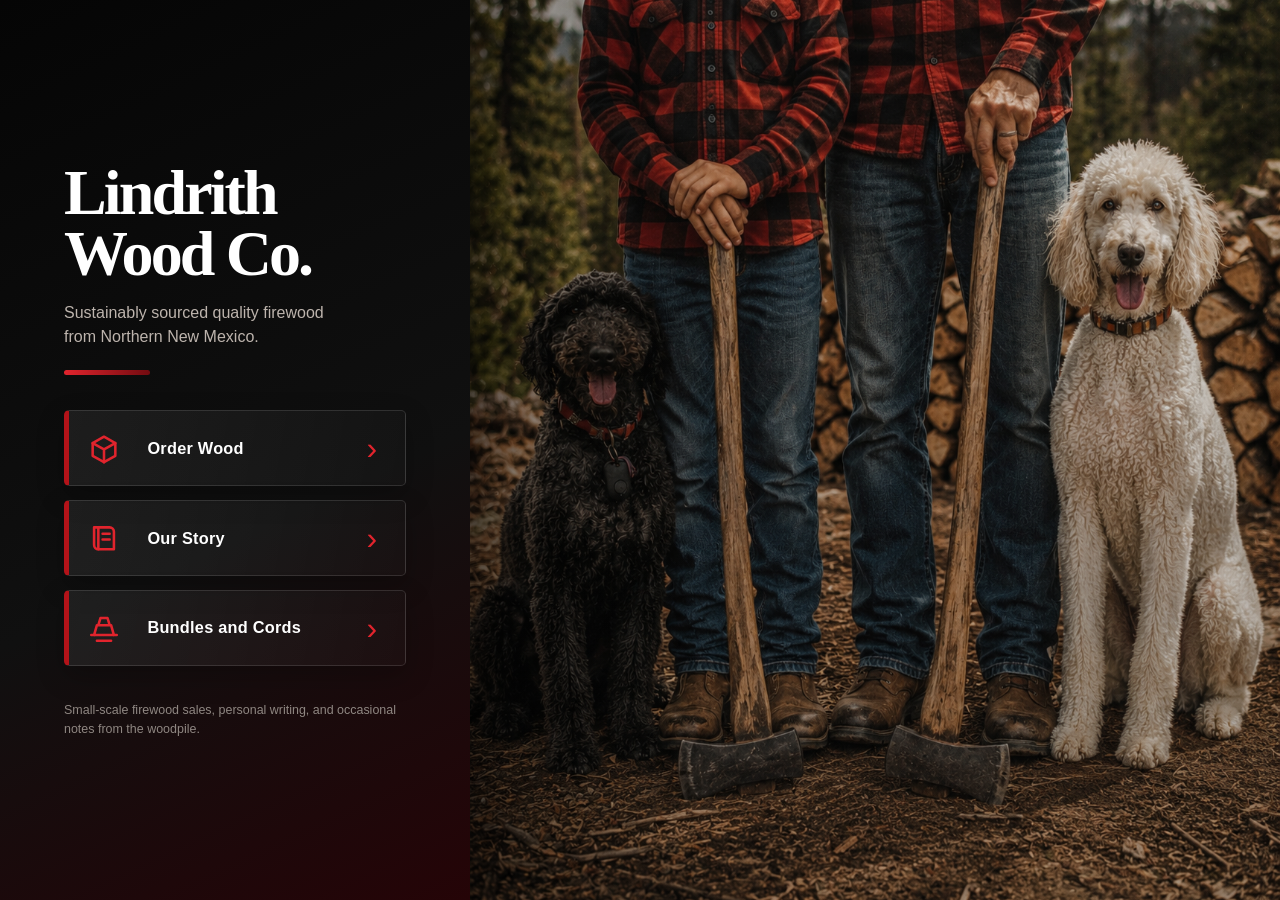
==== index.html @ 96ba199b "Add files via upload" ====
<!doctype html><html lang="en"><head><meta charset="utf-8"><meta name="viewport" content="width=device-width,initial-scale=1"><title>Lindrith Wood Co.</title><meta name="description" content="Lindrith Wood Co. — sustainably sourced quality firewood from Northern New Mexico."><link rel="stylesheet" href="styles.css"></head><body>
<main class="landing">
<section class="portal" aria-label="Lindrith Wood Co. navigation">
<div class="brand-lockup"><h1 class="brand">Lindrith<br>Wood Co.</h1><p class="tagline">Sustainably sourced quality firewood from Northern New Mexico.</p><div class="accent-line"></div></div>
<nav class="nav-list">
<a class="nav-card" href="order.html"><svg viewBox="0 0 24 24"><path d="M4 8.5 12 4l8 4.5v9L12 22l-8-4.5v-9Z"/><path d="m4 8.5 8 4.5 8-4.5M12 13v9"/></svg><strong>Order Wood</strong><span class="arrow">›</span></a>
<a class="nav-card" href="story.html"><svg viewBox="0 0 24 24"><path d="M5 4.5h11a3 3 0 0 1 3 3V20H8a3 3 0 0 1-3-3V4.5Z"/><path d="M8 4.5V20M11 9h5M11 13h5"/></svg><strong>Our Story</strong><span class="arrow">›</span></a>
<a class="nav-card" href="bundles-cords.html"><svg viewBox="0 0 24 24"><path d="M3 17h18M5 17l2-7h10l2 7M8 10l1.5-5h5L16 10M7 21h10"/></svg><strong>Bundles and Cords</strong><span class="arrow">›</span></a>
</nav>
<p class="microcopy">Small-scale firewood sales, personal writing, and occasional notes from the woodpile.</p>
</section><section class="open-space" aria-label="Family and dogs beside a woodpile"></section>
</main></body></html>
---- styles.css ----
:root{
  --black:#080808;
  --black-soft:#141414;
  --red:#b31319;
  --red-bright:#e1242d;
  --red-dark:#720b10;
  --cream:#f3e8dc;
  --muted:#bdb4ad;
  --line:rgba(255,255,255,.12);
}
*{box-sizing:border-box}
html,body{margin:0;min-height:100%;background:var(--black);color:white;font-family:Arial,Helvetica,sans-serif}
a{color:inherit}
.landing{min-height:100vh;display:grid;grid-template-columns:minmax(330px,470px) 1fr;background:#000}
.portal{position:relative;z-index:2;display:flex;flex-direction:column;justify-content:center;gap:2.2rem;padding:clamp(2rem,5vw,4.5rem);background:linear-gradient(155deg,#050505 0%,#101010 58%,#250407 100%);box-shadow:22px 0 60px rgba(0,0,0,.55)}
.brand-lockup{max-width:320px}
.kicker{margin:0 0 .45rem;color:var(--red-bright);font-size:.74rem;font-weight:800;letter-spacing:.2em;text-transform:uppercase}
.brand{margin:0;font-family:Georgia,'Times New Roman',serif;font-size:clamp(2.8rem,5vw,4.4rem);font-weight:700;line-height:.96;letter-spacing:-.045em}
.tagline{margin:1rem 0 0;max-width:280px;color:var(--muted);font-size:1rem;line-height:1.5}
.accent-line{width:86px;height:5px;margin-top:1.35rem;background:linear-gradient(90deg,var(--red-bright),var(--red-dark));border-radius:999px}
.nav-list{display:grid;gap:.85rem;width:100%;max-width:355px}
.nav-card{min-height:76px;display:grid;grid-template-columns:44px 1fr 20px;align-items:center;gap:1rem;padding:1rem 1.15rem;border:1px solid var(--line);border-left:5px solid var(--red);border-radius:5px;background:linear-gradient(100deg,rgba(255,255,255,.065),rgba(255,255,255,.018));text-decoration:none;box-shadow:0 10px 28px rgba(0,0,0,.24);transition:.18s ease}
.nav-card:hover{transform:translateX(6px);border-color:rgba(225,36,45,.7);background:linear-gradient(100deg,rgba(179,19,25,.3),rgba(255,255,255,.025))}
.nav-card svg{width:34px;height:34px;fill:none;stroke:var(--red-bright);stroke-width:1.8;stroke-linecap:round;stroke-linejoin:round}
.nav-card strong{font-size:1.02rem;letter-spacing:.015em}
.arrow{color:var(--red-bright);font-size:2rem;font-weight:300;line-height:1}
.microcopy{max-width:350px;margin:0;color:#8f8782;font-size:.78rem;line-height:1.5}
.open-space{position:relative;min-height:100vh;background-image:linear-gradient(90deg,rgba(0,0,0,.28),rgba(0,0,0,.02) 30%),url('assets/flannel-family.png');background-size:cover;background-position:center 42%}
.open-space::after{content:"";position:absolute;inset:0;background:linear-gradient(180deg,rgba(0,0,0,.04),rgba(0,0,0,.22))}
.page-shell{min-height:100vh;background:radial-gradient(circle at 85% 0%,rgba(179,19,25,.18),transparent 34%),linear-gradient(145deg,#050505,#171010)}
.topbar{display:flex;justify-content:space-between;align-items:center;padding:1rem 5vw;border-bottom:1px solid var(--line);background:rgba(0,0,0,.78)}
.topbar .mini-brand{font-family:Georgia,serif;font-size:1.35rem;text-decoration:none;font-weight:700}
.topbar nav{display:flex;gap:1.25rem}
.topbar nav a{text-decoration:none;color:#cfc5be;font-size:.82rem;font-weight:700;text-transform:uppercase;letter-spacing:.09em}
.topbar nav a:hover{color:white}
.content{width:min(980px,calc(100% - 2rem));margin:auto;padding:6rem 0}
.content h1{margin:0 0 1rem;font-family:Georgia,serif;font-size:clamp(3rem,7vw,5.6rem);line-height:1;color:white}
.content .lead{max-width:720px;color:#d9cec7;font-size:1.22rem;line-height:1.7}
.panel-grid{display:grid;grid-template-columns:1.2fr .8fr;gap:1.4rem;margin-top:3rem}
.panel{padding:2rem;border:1px solid var(--line);border-top:5px solid var(--red);background:rgba(255,255,255,.045);box-shadow:0 18px 45px rgba(0,0,0,.25)}
.panel h2{margin-top:0;font-family:Georgia,serif;font-size:2rem}
.panel p,.panel li{color:#c8bdb6;line-height:1.7}
form{display:grid;gap:1rem}
label{display:grid;gap:.4rem;color:#ddd1ca;font-size:.9rem;font-weight:700}
input,select,textarea{width:100%;padding:.85rem;border:1px solid #503337;border-radius:3px;background:#0d0d0d;color:white;font:inherit}
button,.cta{display:inline-block;width:max-content;padding:.85rem 1.15rem;border:0;border-radius:3px;background:linear-gradient(#df242d,#a50f16);color:#fff;font-weight:800;text-decoration:none;cursor:pointer}
.bundle-grid{display:grid;grid-template-columns:repeat(3,1fr);gap:1.2rem;margin-top:3rem}
.bundle{padding:1.6rem;border:1px solid var(--line);background:rgba(255,255,255,.04)}
.bundle h2{margin:.2rem 0 .6rem;font-family:Georgia,serif}
.bundle .price{color:var(--red-bright);font-size:1.25rem;font-weight:800}
@media(max-width:820px){.landing{grid-template-columns:1fr}.portal{min-height:100vh;background:linear-gradient(180deg,rgba(0,0,0,.84),rgba(18,0,3,.94)),url('assets/flannel-family.png') center/cover;padding:2rem}.open-space{display:none}.nav-list{max-width:none}.brand-lockup{margin-top:auto}.microcopy{margin-bottom:auto}.panel-grid,.bundle-grid{grid-template-columns:1fr}.topbar{align-items:flex-start;gap:1rem;flex-direction:column}.topbar nav{width:100%;justify-content:space-between}}
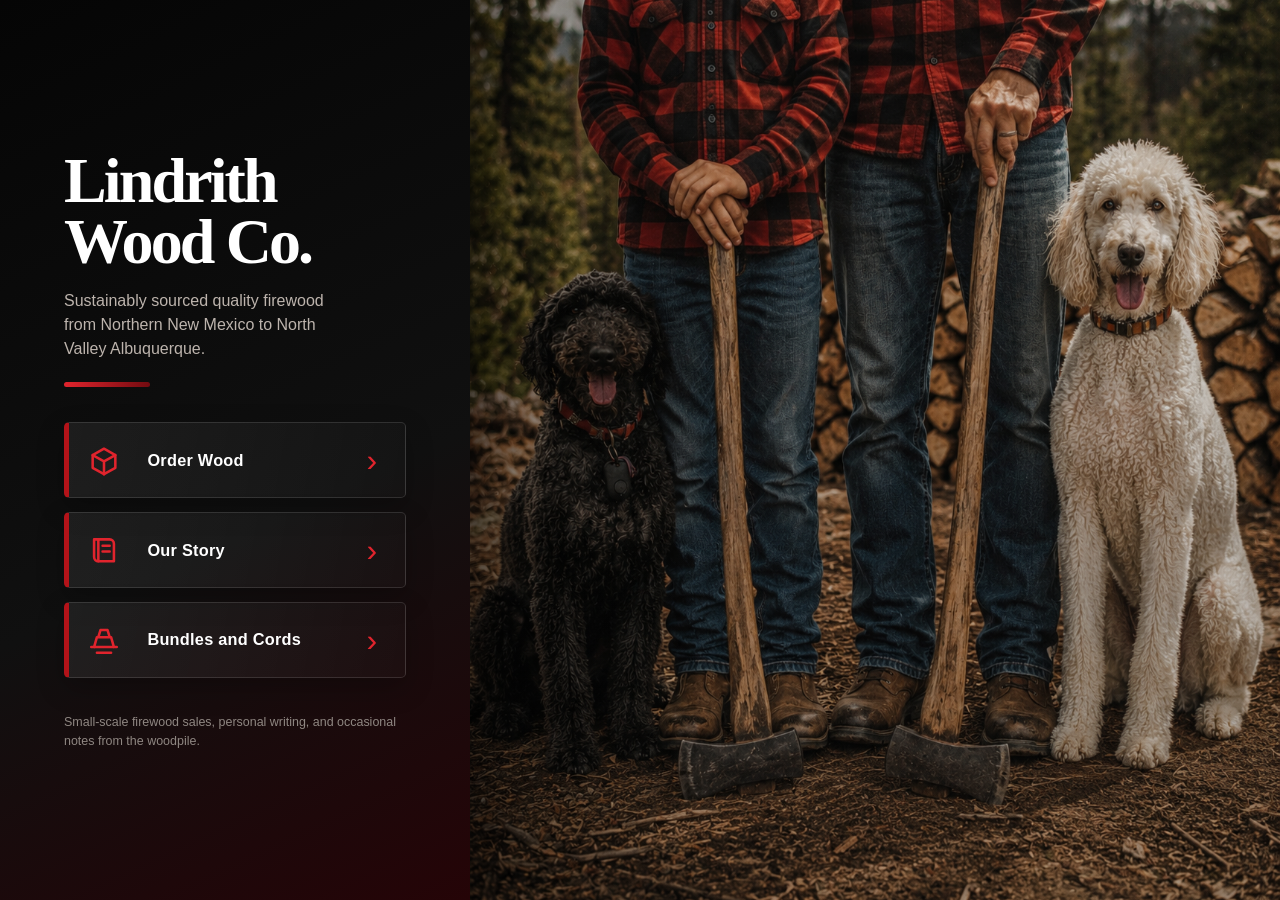
==== commit 307e8488: "Update index.html" ====
--- a/index.html
+++ b/index.html
@@ -1,7 +1,7 @@
 <!doctype html><html lang="en"><head><meta charset="utf-8"><meta name="viewport" content="width=device-width,initial-scale=1"><title>Lindrith Wood Co.</title><meta name="description" content="Lindrith Wood Co. — sustainably sourced quality firewood from Northern New Mexico."><link rel="stylesheet" href="styles.css"></head><body>
 <main class="landing">
 <section class="portal" aria-label="Lindrith Wood Co. navigation">
-<div class="brand-lockup"><h1 class="brand">Lindrith<br>Wood Co.</h1><p class="tagline">Sustainably sourced quality firewood from Northern New Mexico.</p><div class="accent-line"></div></div>
+<div class="brand-lockup"><h1 class="brand">Lindrith<br>Wood Co.</h1><p class="tagline">Sustainably sourced quality firewood from Northern New Mexico to North Valley Albuquerque.</p><div class="accent-line"></div></div>
 <nav class="nav-list">
 <a class="nav-card" href="order.html"><svg viewBox="0 0 24 24"><path d="M4 8.5 12 4l8 4.5v9L12 22l-8-4.5v-9Z"/><path d="m4 8.5 8 4.5 8-4.5M12 13v9"/></svg><strong>Order Wood</strong><span class="arrow">›</span></a>
 <a class="nav-card" href="story.html"><svg viewBox="0 0 24 24"><path d="M5 4.5h11a3 3 0 0 1 3 3V20H8a3 3 0 0 1-3-3V4.5Z"/><path d="M8 4.5V20M11 9h5M11 13h5"/></svg><strong>Our Story</strong><span class="arrow">›</span></a>
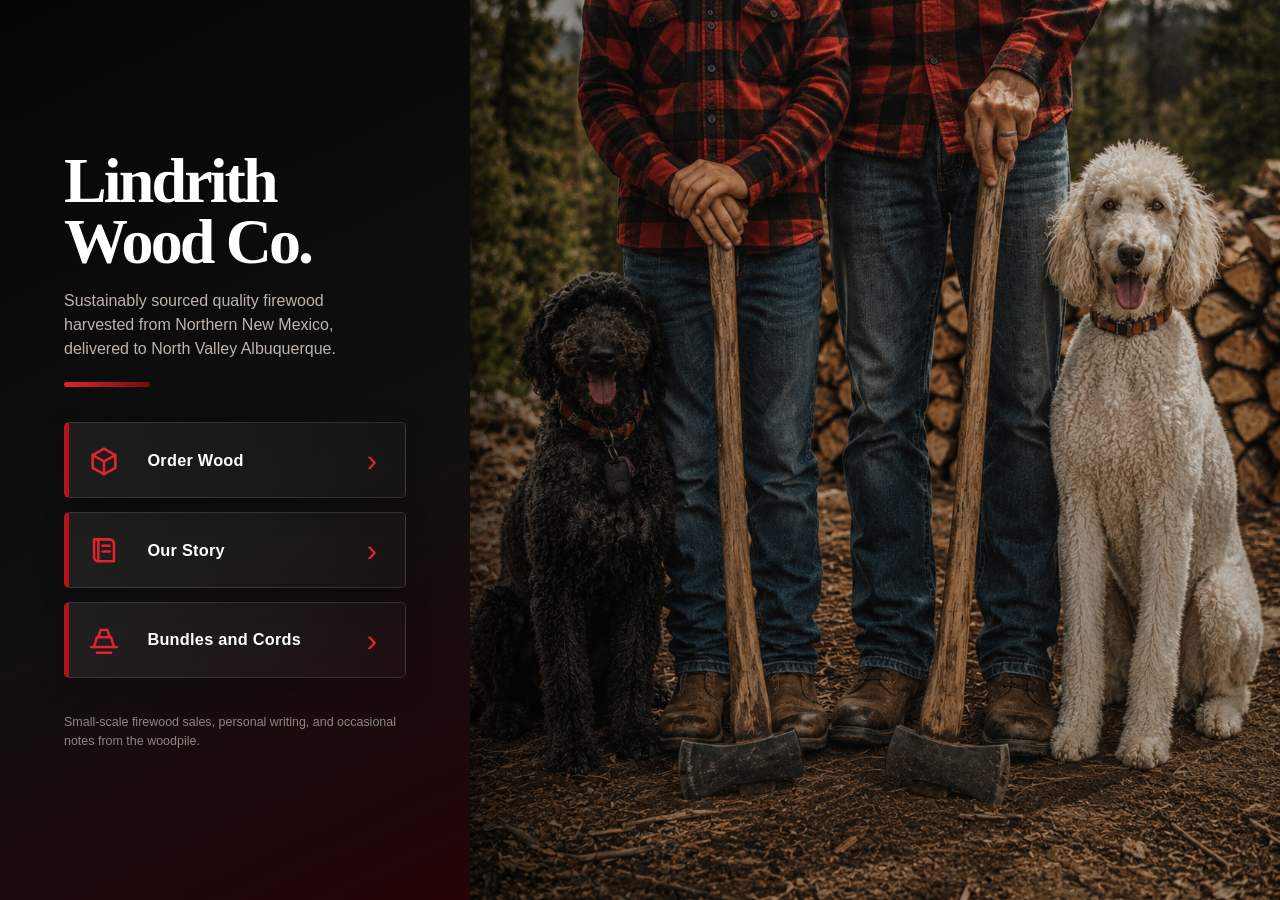
==== commit 55bfe00d: "Update index.html" ====
--- a/index.html
+++ b/index.html
@@ -1,7 +1,7 @@
 <!doctype html><html lang="en"><head><meta charset="utf-8"><meta name="viewport" content="width=device-width,initial-scale=1"><title>Lindrith Wood Co.</title><meta name="description" content="Lindrith Wood Co. — sustainably sourced quality firewood from Northern New Mexico."><link rel="stylesheet" href="styles.css"></head><body>
 <main class="landing">
 <section class="portal" aria-label="Lindrith Wood Co. navigation">
-<div class="brand-lockup"><h1 class="brand">Lindrith<br>Wood Co.</h1><p class="tagline">Sustainably sourced quality firewood from Northern New Mexico to North Valley Albuquerque.</p><div class="accent-line"></div></div>
+<div class="brand-lockup"><h1 class="brand">Lindrith<br>Wood Co.</h1><p class="tagline">Sustainably sourced quality firewood harvested from Northern New Mexico, delivered to North Valley Albuquerque.</p><div class="accent-line"></div></div>
 <nav class="nav-list">
 <a class="nav-card" href="order.html"><svg viewBox="0 0 24 24"><path d="M4 8.5 12 4l8 4.5v9L12 22l-8-4.5v-9Z"/><path d="m4 8.5 8 4.5 8-4.5M12 13v9"/></svg><strong>Order Wood</strong><span class="arrow">›</span></a>
 <a class="nav-card" href="story.html"><svg viewBox="0 0 24 24"><path d="M5 4.5h11a3 3 0 0 1 3 3V20H8a3 3 0 0 1-3-3V4.5Z"/><path d="M8 4.5V20M11 9h5M11 13h5"/></svg><strong>Our Story</strong><span class="arrow">›</span></a>
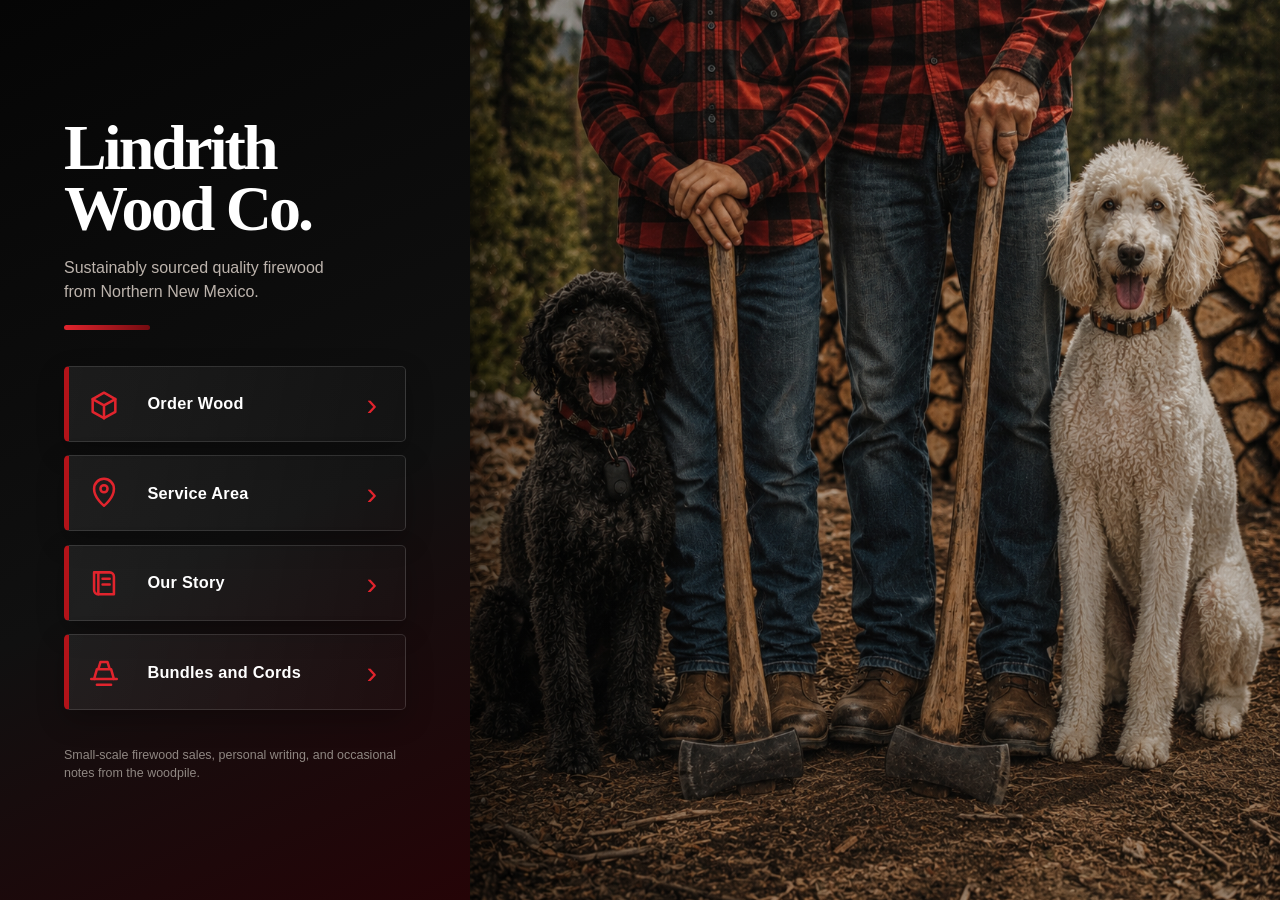
==== commit d984eb1f: "Add files via upload" ====
--- a/index.html
+++ b/index.html
@@ -1,9 +1,10 @@
 <!doctype html><html lang="en"><head><meta charset="utf-8"><meta name="viewport" content="width=device-width,initial-scale=1"><title>Lindrith Wood Co.</title><meta name="description" content="Lindrith Wood Co. — sustainably sourced quality firewood from Northern New Mexico."><link rel="stylesheet" href="styles.css"></head><body>
 <main class="landing">
 <section class="portal" aria-label="Lindrith Wood Co. navigation">
-<div class="brand-lockup"><h1 class="brand">Lindrith<br>Wood Co.</h1><p class="tagline">Sustainably sourced quality firewood harvested from Northern New Mexico, delivered to North Valley Albuquerque.</p><div class="accent-line"></div></div>
+<div class="brand-lockup"><h1 class="brand">Lindrith<br>Wood Co.</h1><p class="tagline">Sustainably sourced quality firewood from Northern New Mexico.</p><div class="accent-line"></div></div>
 <nav class="nav-list">
 <a class="nav-card" href="order.html"><svg viewBox="0 0 24 24"><path d="M4 8.5 12 4l8 4.5v9L12 22l-8-4.5v-9Z"/><path d="m4 8.5 8 4.5 8-4.5M12 13v9"/></svg><strong>Order Wood</strong><span class="arrow">›</span></a>
+<a class="nav-card" href="service-area.html"><svg viewBox="0 0 24 24"><path d="M12 21s7-5.3 7-12a7 7 0 1 0-14 0c0 6.7 7 12 7 12Z"/><circle cx="12" cy="9" r="2.5"/></svg><strong>Service Area</strong><span class="arrow">›</span></a>
 <a class="nav-card" href="story.html"><svg viewBox="0 0 24 24"><path d="M5 4.5h11a3 3 0 0 1 3 3V20H8a3 3 0 0 1-3-3V4.5Z"/><path d="M8 4.5V20M11 9h5M11 13h5"/></svg><strong>Our Story</strong><span class="arrow">›</span></a>
 <a class="nav-card" href="bundles-cords.html"><svg viewBox="0 0 24 24"><path d="M3 17h18M5 17l2-7h10l2 7M8 10l1.5-5h5L16 10M7 21h10"/></svg><strong>Bundles and Cords</strong><span class="arrow">›</span></a>
 </nav>
--- a/styles.css
+++ b/styles.css
@@ -30,9 +30,9 @@
 .page-shell{min-height:100vh;background:radial-gradient(circle at 85% 0%,rgba(179,19,25,.18),transparent 34%),linear-gradient(145deg,#050505,#171010)}
 .topbar{display:flex;justify-content:space-between;align-items:center;padding:1rem 5vw;border-bottom:1px solid var(--line);background:rgba(0,0,0,.78)}
 .topbar .mini-brand{font-family:Georgia,serif;font-size:1.35rem;text-decoration:none;font-weight:700}
-.topbar nav{display:flex;gap:1.25rem}
+.topbar nav{display:flex;gap:1.25rem;flex-wrap:wrap}
 .topbar nav a{text-decoration:none;color:#cfc5be;font-size:.82rem;font-weight:700;text-transform:uppercase;letter-spacing:.09em}
-.topbar nav a:hover{color:white}
+.topbar nav a:hover,.topbar nav a[aria-current="page"]{color:white}
 .content{width:min(980px,calc(100% - 2rem));margin:auto;padding:6rem 0}
 .content h1{margin:0 0 1rem;font-family:Georgia,serif;font-size:clamp(3rem,7vw,5.6rem);line-height:1;color:white}
 .content .lead{max-width:720px;color:#d9cec7;font-size:1.22rem;line-height:1.7}
@@ -49,3 +49,5 @@
 .bundle h2{margin:.2rem 0 .6rem;font-family:Georgia,serif}
 .bundle .price{color:var(--red-bright);font-size:1.25rem;font-weight:800}
 @media(max-width:820px){.landing{grid-template-columns:1fr}.portal{min-height:100vh;background:linear-gradient(180deg,rgba(0,0,0,.84),rgba(18,0,3,.94)),url('assets/flannel-family.png') center/cover;padding:2rem}.open-space{display:none}.nav-list{max-width:none}.brand-lockup{margin-top:auto}.microcopy{margin-bottom:auto}.panel-grid,.bundle-grid{grid-template-columns:1fr}.topbar{align-items:flex-start;gap:1rem;flex-direction:column}.topbar nav{width:100%;justify-content:space-between}}
+
+.text-link{color:var(--red-bright);font-weight:800;text-decoration:none}.text-link:hover{text-decoration:underline}.service-content{width:min(1180px,calc(100% - 2rem))}.service-map{margin:3rem 0 0;border:1px solid var(--line);border-top:5px solid var(--red);background:#0b0b0b;box-shadow:0 22px 55px rgba(0,0,0,.36)}.service-map img{display:block;width:100%;height:auto}.service-map figcaption{padding:1rem 1.2rem;color:#bfb5ae;font-size:.86rem;line-height:1.5}.service-actions{display:flex;flex-wrap:wrap;gap:1rem;margin-top:1.5rem}.secondary-cta{display:inline-block;width:max-content;padding:.85rem 1.15rem;border:1px solid var(--line);border-radius:3px;color:#fff;font-weight:800;text-decoration:none}.secondary-cta:hover{border-color:var(--red-bright);background:rgba(179,19,25,.12)}
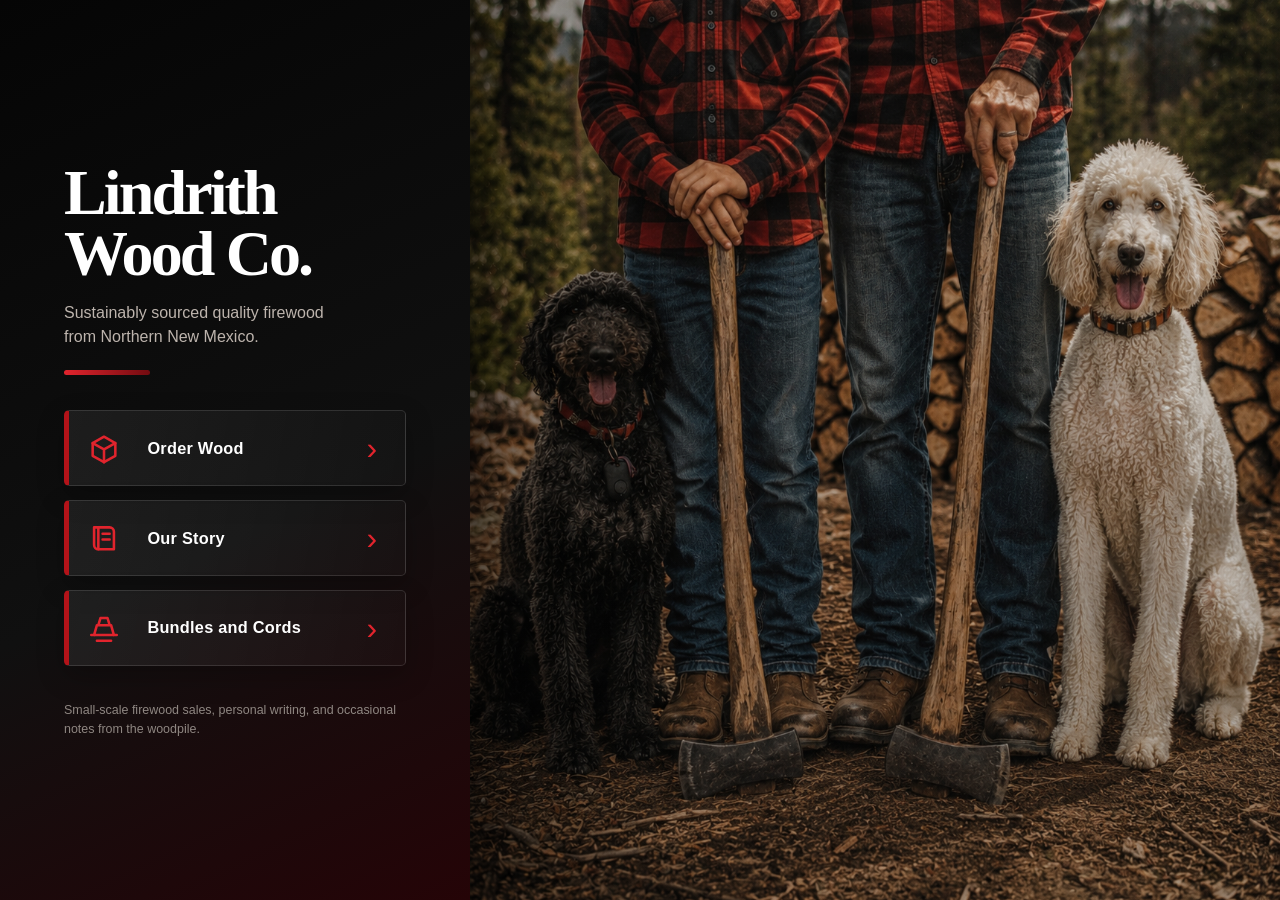
==== commit a73ba8ae: "Add files via upload" ====
--- a/index.html
+++ b/index.html
@@ -4,9 +4,9 @@
 <div class="brand-lockup"><h1 class="brand">Lindrith<br>Wood Co.</h1><p class="tagline">Sustainably sourced quality firewood from Northern New Mexico.</p><div class="accent-line"></div></div>
 <nav class="nav-list">
 <a class="nav-card" href="order.html"><svg viewBox="0 0 24 24"><path d="M4 8.5 12 4l8 4.5v9L12 22l-8-4.5v-9Z"/><path d="m4 8.5 8 4.5 8-4.5M12 13v9"/></svg><strong>Order Wood</strong><span class="arrow">›</span></a>
-<a class="nav-card" href="service-area.html"><svg viewBox="0 0 24 24"><path d="M12 21s7-5.3 7-12a7 7 0 1 0-14 0c0 6.7 7 12 7 12Z"/><circle cx="12" cy="9" r="2.5"/></svg><strong>Service Area</strong><span class="arrow">›</span></a>
+
 <a class="nav-card" href="story.html"><svg viewBox="0 0 24 24"><path d="M5 4.5h11a3 3 0 0 1 3 3V20H8a3 3 0 0 1-3-3V4.5Z"/><path d="M8 4.5V20M11 9h5M11 13h5"/></svg><strong>Our Story</strong><span class="arrow">›</span></a>
-<a class="nav-card" href="bundles-cords.html"><svg viewBox="0 0 24 24"><path d="M3 17h18M5 17l2-7h10l2 7M8 10l1.5-5h5L16 10M7 21h10"/></svg><strong>Bundles and Cords</strong><span class="arrow">›</span></a>
+<a class="nav-card" href="order.html#wood-options"><svg viewBox="0 0 24 24"><path d="M3 17h18M5 17l2-7h10l2 7M8 10l1.5-5h5L16 10M7 21h10"/></svg><strong>Bundles and Cords</strong><span class="arrow">›</span></a>
 </nav>
 <p class="microcopy">Small-scale firewood sales, personal writing, and occasional notes from the woodpile.</p>
 </section><section class="open-space" aria-label="Family and dogs beside a woodpile"></section>
--- a/styles.css
+++ b/styles.css
@@ -51,3 +51,78 @@
 @media(max-width:820px){.landing{grid-template-columns:1fr}.portal{min-height:100vh;background:linear-gradient(180deg,rgba(0,0,0,.84),rgba(18,0,3,.94)),url('assets/flannel-family.png') center/cover;padding:2rem}.open-space{display:none}.nav-list{max-width:none}.brand-lockup{margin-top:auto}.microcopy{margin-bottom:auto}.panel-grid,.bundle-grid{grid-template-columns:1fr}.topbar{align-items:flex-start;gap:1rem;flex-direction:column}.topbar nav{width:100%;justify-content:space-between}}
 
 .text-link{color:var(--red-bright);font-weight:800;text-decoration:none}.text-link:hover{text-decoration:underline}.service-content{width:min(1180px,calc(100% - 2rem))}.service-map{margin:3rem 0 0;border:1px solid var(--line);border-top:5px solid var(--red);background:#0b0b0b;box-shadow:0 22px 55px rgba(0,0,0,.36)}.service-map img{display:block;width:100%;height:auto}.service-map figcaption{padding:1rem 1.2rem;color:#bfb5ae;font-size:.86rem;line-height:1.5}.service-actions{display:flex;flex-wrap:wrap;gap:1rem;margin-top:1.5rem}.secondary-cta{display:inline-block;width:max-content;padding:.85rem 1.15rem;border:1px solid var(--line);border-radius:3px;color:#fff;font-weight:800;text-decoration:none}.secondary-cta:hover{border-color:var(--red-bright);background:rgba(179,19,25,.12)}
+.order-topline{display:flex;align-items:flex-start;justify-content:space-between;gap:2rem}.order-topline>div{min-width:0}.order-topline h1{max-width:820px}.proceed-cta{flex:0 0 auto;margin-top:.25rem;white-space:nowrap}.wood-options{margin-top:4.5rem;scroll-margin-top:2rem}.wood-options h2{margin:.2rem 0 1.5rem;font-family:Georgia,'Times New Roman',serif;font-size:clamp(2.2rem,5vw,4rem);line-height:1.08}.wood-options img{display:block;width:100%;height:auto;border:1px solid var(--line);border-top:5px solid var(--red);background:#0b0b0b;box-shadow:0 22px 55px rgba(0,0,0,.36)}.final-order-actions{margin-top:2rem}
+@media(max-width:760px){.order-topline{display:block}.proceed-cta{margin:0 0 2rem}.wood-options{margin-top:3rem}}
+
+.page-title{max-width:980px}.top-action-row{display:flex;flex-wrap:wrap;gap:1rem;margin:1.5rem 0 3rem}.service-intro h2{margin:0 0 .75rem;font-family:Georgia,'Times New Roman',serif;font-size:clamp(2rem,4vw,3.4rem);line-height:1.1}.compact-map{width:min(900px,100%);margin-left:auto;margin-right:auto}.compact-map img{width:100%}@media(max-width:760px){.top-action-row{margin:1rem 0 2.25rem}.compact-map{width:100%}}
+
+/* Responsive service-area and quantity layout */
+.order-overview{
+  display:grid;
+  grid-template-columns:minmax(0,.88fr) minmax(0,1.12fr);
+  gap:clamp(1.5rem,3vw,2.75rem);
+  align-items:start;
+  margin-top:.5rem;
+}
+.service-area-panel,
+.quantities-panel{min-width:0}
+.service-area-panel{
+  padding:clamp(1.2rem,2vw,1.8rem);
+  border:1px solid var(--line);
+  border-top:5px solid var(--red);
+  background:rgba(255,255,255,.035);
+}
+.service-area-panel .lead{
+  max-width:none;
+  font-size:1.02rem;
+  line-height:1.65;
+}
+.service-area-panel .compact-map{
+  width:min(520px,92%);
+  margin:1.5rem auto 0;
+}
+.order-overview .wood-options{
+  margin-top:0;
+  scroll-margin-top:2rem;
+}
+.order-overview .wood-options h2{
+  font-size:clamp(2rem,3.6vw,3.25rem);
+}
+@media(max-width:860px){
+  .order-overview{grid-template-columns:1fr}
+  .service-area-panel .compact-map{width:min(620px,100%)}
+  .order-overview .wood-options{margin-top:.5rem}
+}
+
+
+/* Order page emphasis: larger service area, smaller quantity guide */
+.service-content > .page-title{
+  max-width:760px;
+  font-size:clamp(2rem,4vw,3.6rem);
+  line-height:1.05;
+}
+.order-overview{
+  grid-template-columns:minmax(0,1.75fr) minmax(260px,.65fr);
+  gap:clamp(1.25rem,2.5vw,2.25rem);
+}
+.service-area-panel .compact-map{
+  width:100%;
+  max-width:none;
+}
+.order-overview .quantities-panel{
+  max-width:390px;
+  justify-self:end;
+}
+.order-overview .wood-options h2{
+  font-size:clamp(1.65rem,2.7vw,2.35rem);
+}
+.order-overview .wood-options img{
+  width:100%;
+  max-width:360px;
+  margin-left:auto;
+}
+@media(max-width:860px){
+  .order-overview{grid-template-columns:1fr}
+  .order-overview .quantities-panel{max-width:520px;justify-self:center}
+  .order-overview .wood-options img{max-width:440px;margin-right:auto}
+}
